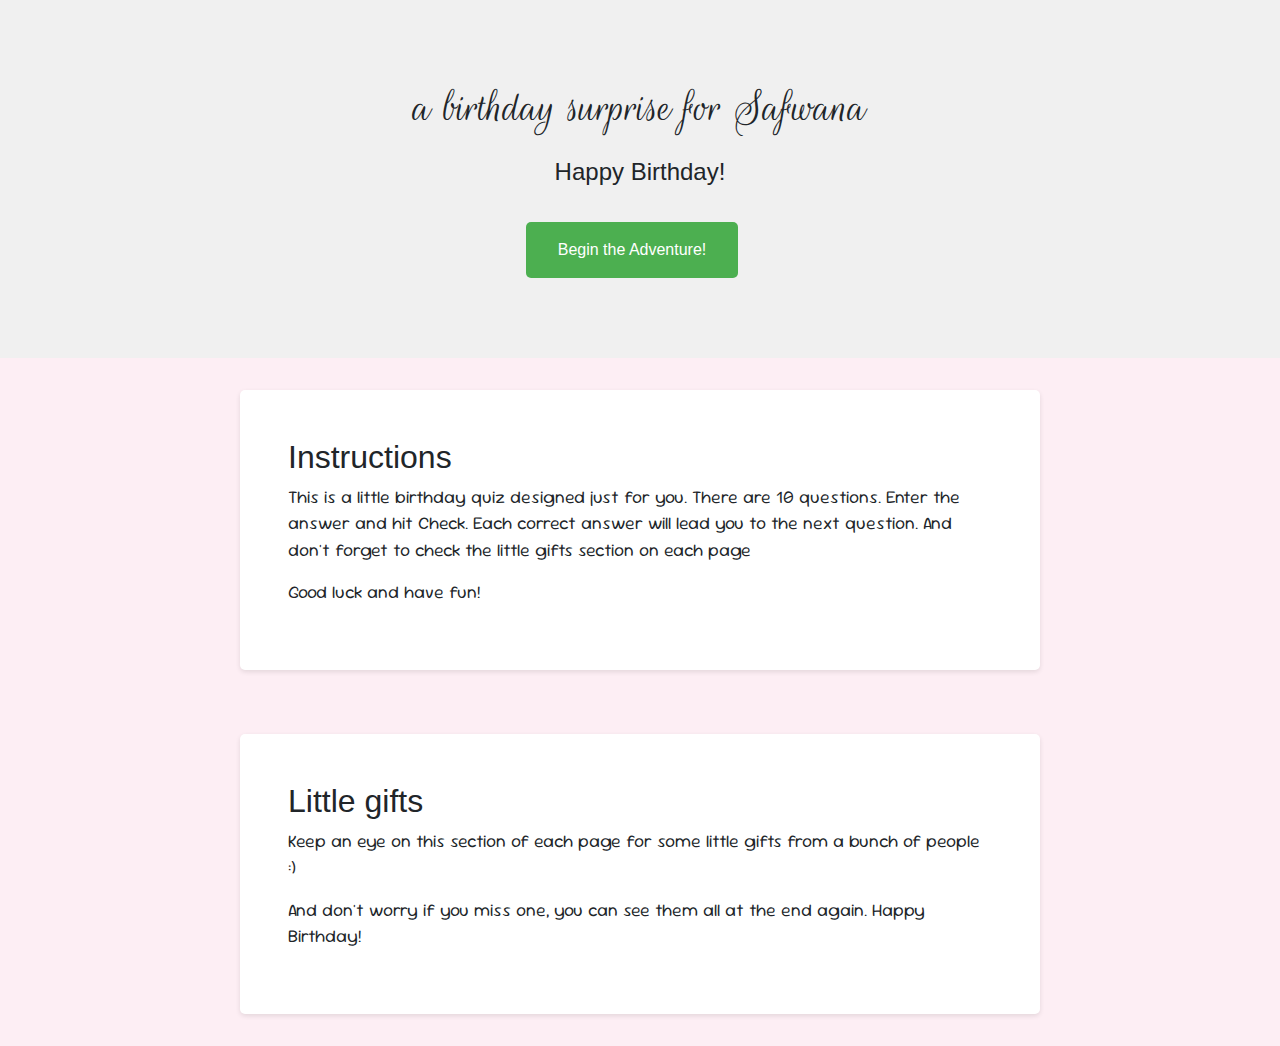
==== index.html @ 34ab923c "Add files via upload" ====
<!DOCTYPE html>
<html lang="en">
<head>
    <meta charset="UTF-8">
    <meta name="viewport" content="width=device-width, initial-scale=1.0">
    <title>Happy Birthday Cheppu!</title>
    <link rel="preconnect" href="https://fonts.googleapis.com">
    <link rel="preconnect" href="https://fonts.gstatic.com" crossorigin>
    <link href="https://fonts.googleapis.com/css2?family=Rouge+Script&family=Sour+Gummy:ital,wght@0,100..900;1,100..900&display=swap" rel="stylesheet">
    <link href="https://cdn.jsdelivr.net/npm/bootstrap@5.3.3/dist/css/bootstrap.min.css" rel="stylesheet" integrity="sha384-QWTKZyjpPEjISv5WaRU9OFeRpok6YctnYmDr5pNlyT2bRjXh0JMhjY6hW+ALEwIH" crossorigin="anonymous">
    <link rel="stylesheet" href="styles.css"> 
</head>
<body>

    <section class="hero">
        <h1 class="rouge-script-regular">a birthday surprise for Safwana</h1>
        <p>Happy Birthday!</p>
        <a href="OsbTw.html"><button class="btn">Begin the Adventure!</button></a>
    </section>

    <section class="my-box">
        <h2>Instructions</h2>
        <p class="sour-gummy-regular">This is a little birthday quiz designed just for you. There are 10 questions. Enter the answer and hit Check.
            Each correct answer will lead you to the next question. And don't forget to check the little gifts section on each page </p>
        <p class="sour-gummy-regular">Good luck and have fun!</p>
    </section>

    <section class="my-box">
        <h2>Little gifts</h2>
        <p class="sour-gummy-regular">Keep an eye on this section of each page for some little gifts from a bunch of people :)</p>
        <p class="sour-gummy-regular">And don't worry if you miss one, you can see them all at the end again. Happy Birthday!</p>
    </section>

    <script src="https://code.jquery.com/jquery-3.5.1.slim.min.js"></script>
    <script src="https://cdn.jsdelivr.net/npm/bootstrap@5.3.3/dist/js/bootstrap.bundle.min.js" integrity="sha384-YvpcrYf0tY3lHB60NNkmXc5s9fDVZLESaAA55NDzOxhy9GkcIdslK1eN7N6jIeHz" crossorigin="anonymous"></script>
</body>
</html>
---- styles.css ----
/* General Styles */
body {
    font-family: sans-serif;
    margin: 0;
    padding: 0;
    display: flex;
    flex-direction: column;
    min-height: 100vh;
    background-color: #FDEEF4; /* Pastel Pink Background */
}

.pastel-pink {
    font-family: sans-serif;
    margin: 0;
    padding: 0;
    display: flex;
    flex-direction: column;
    min-height: 100vh;
    background-color: #FDEEF4; /* Pastel Pink Background */
}

/* Hero Section Styles */
.hero {
    background-color: #f0f0f0; /* Light Grey Background */
    text-align: center;
    padding: 5rem 0;
}

.hero h1 {
    font-size: 3rem;
    margin-bottom: 1rem;
}

.hero p {
    font-size: 1.5rem;
    margin-bottom: 2rem;
}

.btn {
    background-color: #4CAF50; /* Green */
    color: white;
    padding: 1rem 2rem;
    border: none;
    border-radius: 5px;
    cursor: pointer;
}

/* Instructions Section Styles */
.my-box {
    background-color: #fff; /* White Background */
    padding: 3rem;
    margin: 2rem auto;
    max-width: 800px;
    border-radius: 5px;
    box-shadow: 0 2px 5px rgba(0, 0, 0, 0.1);
}

.instructions h2 {
    margin-bottom: 1rem;
}

.instructions p {
    line-height: 1.6;
}

.rouge-script-regular {
    font-family: "Rouge Script", serif;
    font-weight: 400;
    font-style: normal;
}  

.sour-gummy-regular {
  font-family: "Sour Gummy", serif;
  font-size: 1.1rem;
  /*font-optical-sizing: auto;*/
  font-weight: 300;
  font-style: normal;
  font-variation-settings:
    "wdth" 100;
}

.amiri-regular {
    font-family: "Amiri", serif;
    font-size: 1.1rem;
    font-weight: 400;
    font-style: normal;
    text-align: right;
}

.chilanka-regular {
    font-family: "Chilanka", serif;
    font-size: 1.1rem;
    font-weight: 400;
    font-style: normal;
}  
  

/* Quiz Section Styles */

.quiz h2 {
    margin-bottom: 1rem;
}

/* Button Styles */
button {
    background-color: #4CAF50; /* Green */
    color: white;
    padding: 1rem 2rem;
    border: none;
    border-radius: 5px;
    cursor: pointer;
    margin-right: 1rem;
    min-width: 100px;
}

#nextBtn[disabled] {
    background-color: #ccc; /* Grey for disabled button */
}

  
@media (max-width: 600px) { 
    /* For screens with a minimum width of 768px (medium devices and larger) */
    .my-box {
      width: 90%; 
    }
}
  
@media (min-width: 800px) { 
    /* For screens with a minimum width of 992px (large devices) */
    .my-box {
      width: 800px; 
    }
}

.confetti-container {
    position: fixed;
    top: 0;
    left: 0;
    width: 100%;
    height: 100%;
    pointer-events: none; 
    display: none; 
}

.image {
    width: 80%;
}
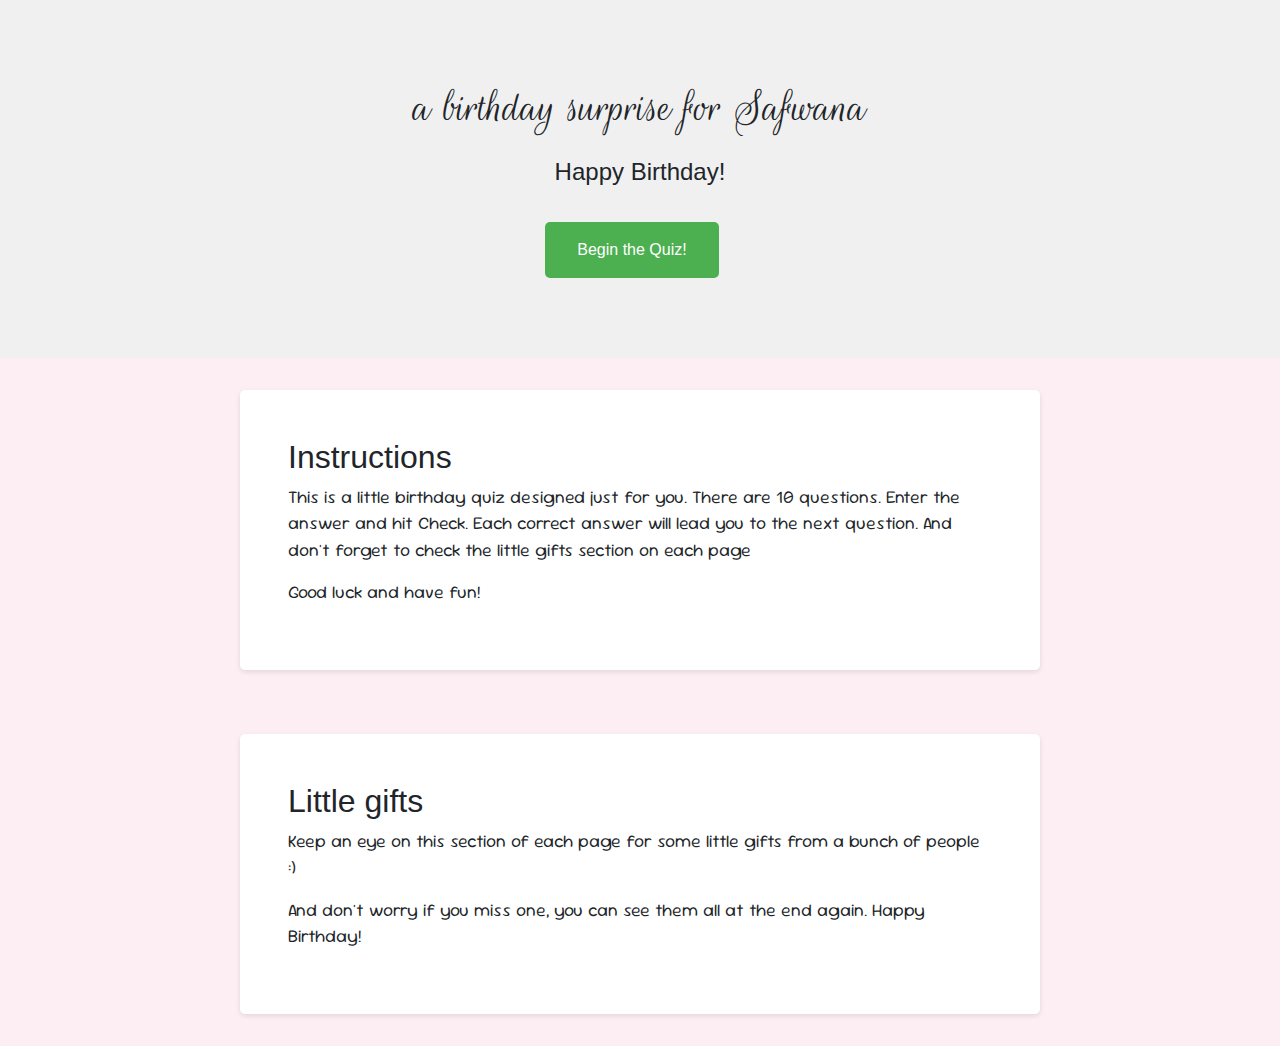
==== commit 28a373ea: "Update index.html" ====
--- a/index.html
+++ b/index.html
@@ -9,13 +9,18 @@
     <link href="https://fonts.googleapis.com/css2?family=Rouge+Script&family=Sour+Gummy:ital,wght@0,100..900;1,100..900&display=swap" rel="stylesheet">
     <link href="https://cdn.jsdelivr.net/npm/bootstrap@5.3.3/dist/css/bootstrap.min.css" rel="stylesheet" integrity="sha384-QWTKZyjpPEjISv5WaRU9OFeRpok6YctnYmDr5pNlyT2bRjXh0JMhjY6hW+ALEwIH" crossorigin="anonymous">
     <link rel="stylesheet" href="styles.css"> 
+
+    <link rel="apple-touch-icon" sizes="180x180" href="/apple-touch-icon.png">
+    <link rel="icon" type="image/png" sizes="32x32" href="/favicon-32x32.png">
+    <link rel="icon" type="image/png" sizes="16x16" href="/favicon-16x16.png">
+    <link rel="manifest" href="/site.webmanifest">
 </head>
 <body>
 
     <section class="hero">
         <h1 class="rouge-script-regular">a birthday surprise for Safwana</h1>
         <p>Happy Birthday!</p>
-        <a href="OsbTw.html"><button class="btn">Begin the Adventure!</button></a>
+        <a href="OsbTw.html"><button class="btn">Begin the Quiz!</button></a>
     </section>
 
     <section class="my-box">
@@ -34,4 +39,4 @@
     <script src="https://code.jquery.com/jquery-3.5.1.slim.min.js"></script>
     <script src="https://cdn.jsdelivr.net/npm/bootstrap@5.3.3/dist/js/bootstrap.bundle.min.js" integrity="sha384-YvpcrYf0tY3lHB60NNkmXc5s9fDVZLESaAA55NDzOxhy9GkcIdslK1eN7N6jIeHz" crossorigin="anonymous"></script>
 </body>
-</html>+</html>
